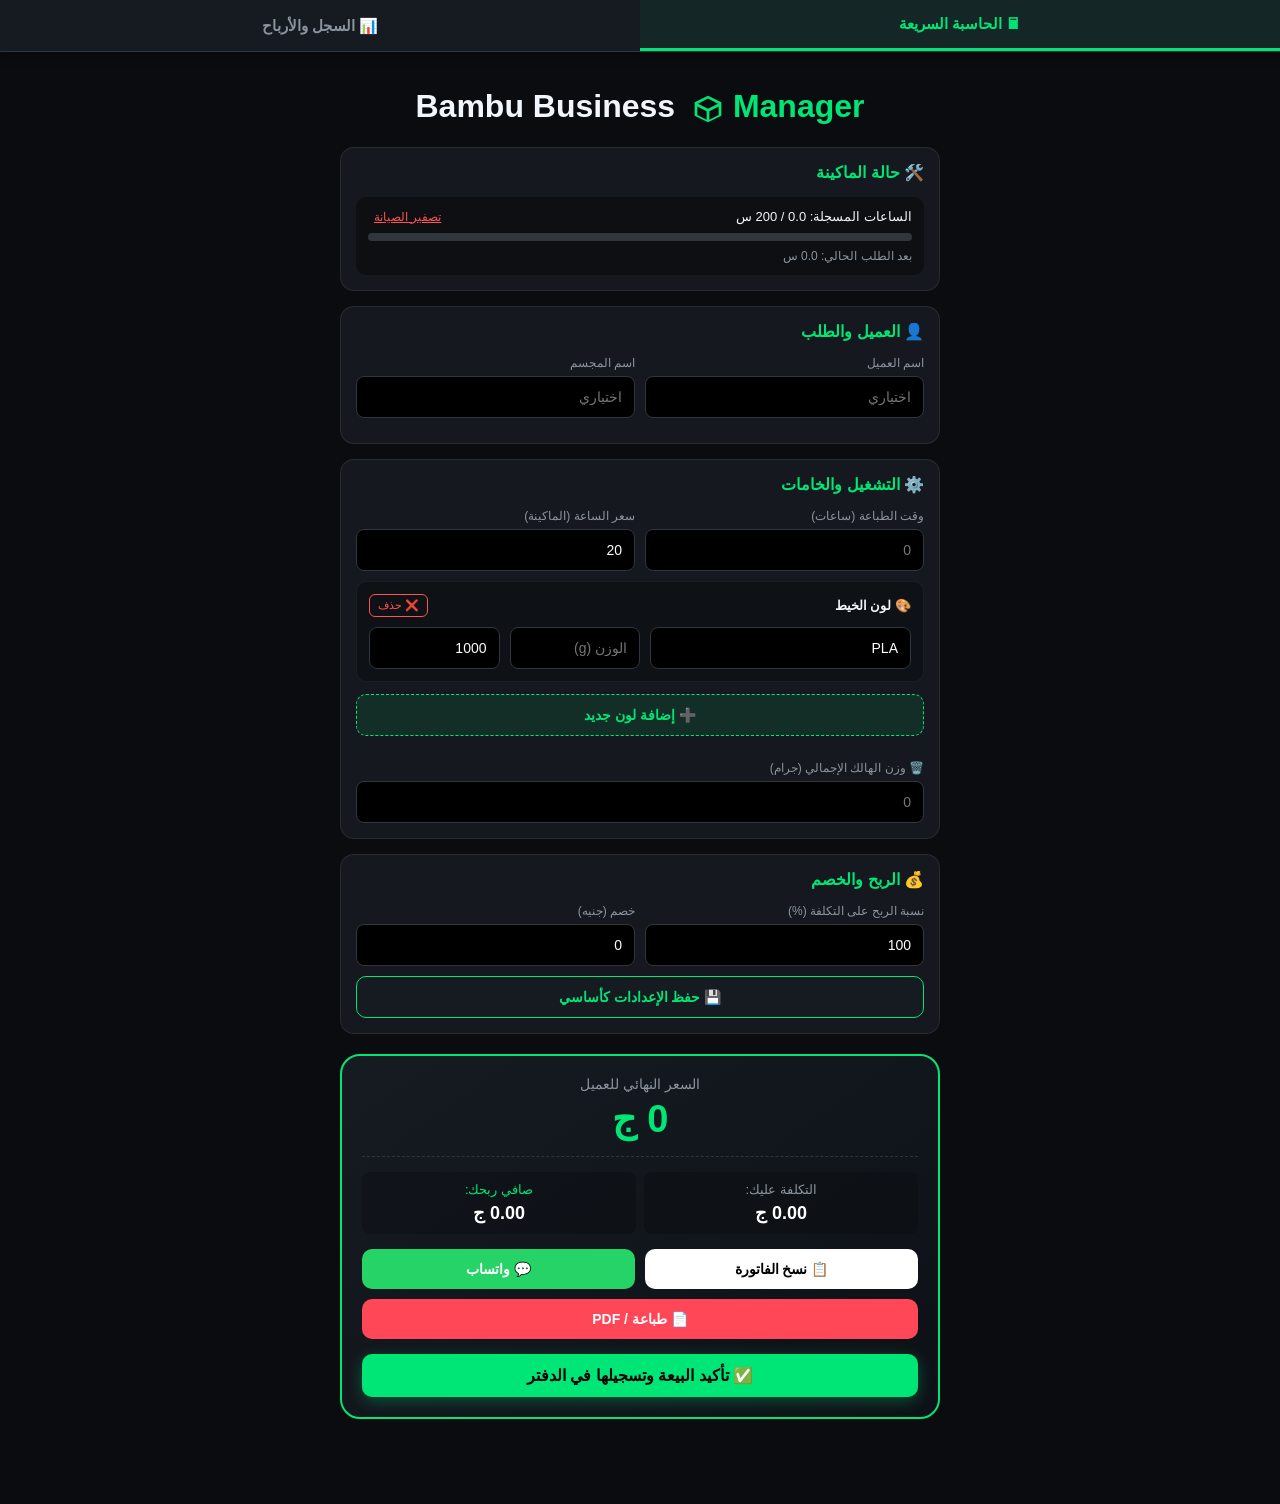
==== index.html @ 45015bf6 "Create index.html" ====
<!DOCTYPE html>
<html lang="ar" dir="rtl">
<head>
    <meta charset="UTF-8">
    <meta name="viewport" content="width=device-width, initial-scale=1.0, maximum-scale=1.0, user-scalable=no">
    <title>Bambu Business Manager v7.0</title>
    <style>
        :root {
            --bg-dark: #0a0c10;
            --card-bg: rgba(23, 27, 34, 0.9);
            --primary: #00E676;
            --secondary: #2979FF;
            --danger: #ff5252;
            --warning: #ffeb3b;
            --text-light: #f0f6fc;
            --text-muted: #8b949e;
            --border-radius: 14px;
        }
        body { font-family: 'Segoe UI', Tahoma, Geneva, Verdana, sans-serif; background-color: var(--bg-dark); color: var(--text-light); margin: 0; padding-bottom: 70px; }
        .container { max-width: 600px; margin: 0 auto; padding: 15px; }
        .icon-3d-printer { width: 32px; height: 32px; fill: var(--primary); vertical-align: middle; margin-left: 8px; }
        .tab-bar { display: flex; background: #161b22; position: sticky; top: 0; z-index: 100; border-bottom: 1px solid #30363d; box-shadow: 0 4px 10px rgba(0,0,0,0.3); }
        .tab-btn { flex: 1; padding: 15px; border: none; background: none; color: var(--text-muted); font-weight: bold; cursor: pointer; transition: 0.3s; font-size: 15px; }
        .tab-btn.active { color: var(--primary); border-bottom: 3px solid var(--primary); background: rgba(0, 230, 118, 0.05); }
        .page { display: none; }
        .page.active { display: block; animation: fadeIn 0.3s ease; }
        @keyframes fadeIn { from { opacity: 0; transform: translateY(5px); } to { opacity: 1; transform: translateY(0); } }
        .section { background: var(--card-bg); border: 1px solid rgba(255, 255, 255, 0.08); border-radius: var(--border-radius); padding: 15px; margin-bottom: 15px; }
        .section-title { font-size: 16px; color: var(--primary); margin: 0 0 15px 0; display: flex; align-items: center; gap: 8px; }
        .input-row { display: flex; gap: 10px; margin-bottom: 10px; }
        .input-group { flex: 1; }
        label { display: block; font-size: 12px; color: var(--text-muted); margin-bottom: 6px; }
        input { width: 100%; background: #000; border: 1px solid #30363d; color: #fff; padding: 12px; border-radius: 8px; font-size: 14px; outline: none; box-sizing: border-box; transition: 0.3s; }
        input:focus { border-color: var(--primary); box-shadow: 0 0 0 2px rgba(0, 230, 118, 0.1); }
        .filament-row { background: rgba(0,0,0,0.3); padding: 12px; border-radius: 10px; margin-bottom: 12px; border: 1px solid rgba(255,255,255,0.05); }
        .filament-header { display: flex; justify-content: space-between; align-items: center; margin-bottom: 10px; }
        .btn-remove { background: transparent; color: var(--danger); border: 1px solid var(--danger); border-radius: 6px; font-size: 11px; padding: 4px 8px; cursor: pointer; }
        .btn-add-color { background: rgba(0, 230, 118, 0.1); color: var(--primary); border: 1px dashed var(--primary); width: 100%; padding: 12px; border-radius: 10px; cursor: pointer; font-weight: bold; margin-bottom: 10px; font-size: 14px; }
        .stats-grid { display: grid; grid-template-columns: 1fr 1fr; gap: 12px; margin-bottom: 20px; }
        .stat-card { background: #161b22; padding: 15px; border-radius: 12px; border-right: 4px solid var(--primary); box-shadow: 0 4px 6px rgba(0,0,0,0.2); }
        .stat-card h3 { font-size: 13px; color: var(--text-muted); margin: 0; }
        .stat-card p { font-size: 22px; font-weight: bold; margin: 8px 0 0 0; color: #fff; }
        .result-card { background: linear-gradient(145deg, #161b22, #0d1117); border: 2px solid var(--primary); border-radius: 20px; padding: 20px; text-align: center; margin-top: 20px; }
        .price-value { font-size: 38px; font-weight: 800; color: var(--primary); margin: 5px 0; }
        .details-box { display: grid; grid-template-columns: 1fr 1fr; gap: 8px; margin-top: 15px; padding-top: 15px; border-top: 1px dashed #30363d; font-size: 13px; }
        .detail-item { background: rgba(0,0,0,0.2); padding: 10px; border-radius: 8px; text-align: center; }
        .detail-item span { display: block; color: #fff; font-weight: bold; font-size: 18px; margin-top: 5px; }
        .btn-grid { display: grid; grid-template-columns: 1fr 1fr; gap: 10px; margin-top: 15px; }
        .btn { border: none; padding: 12px; border-radius: 10px; font-weight: bold; cursor: pointer; display: flex; align-items: center; justify-content: center; gap: 6px; font-size: 14px; transition: 0.2s; }
        .btn:active { transform: scale(0.97); }
        .btn-save { background: #161b22; color: var(--primary); border: 1px solid var(--primary); width: 100%; margin-top: 10px; }
        .btn-copy { background: #fff; color: #000; }
        .btn-whatsapp { background: #25D366; color: white; }
        .btn-pdf { background: #ff4757; color: white; grid-column: span 2; }
        .btn-confirm { background: var(--primary); color: #000; width: 100%; margin-top: 15px; font-size: 16px; box-shadow: 0 4px 15px rgba(0, 230, 118, 0.3); }
        .btn-export { background: var(--secondary); color: #fff; width: 100%; margin-top: 15px; }
        table { width: 100%; border-collapse: collapse; font-size: 13px; margin-top: 10px; background: #161b22; border-radius: 10px; overflow: hidden; }
        th { text-align: right; color: var(--text-muted); padding: 12px; border-bottom: 2px solid #30363d; background: rgba(0,0,0,0.2); }
        td { padding: 12px; border-bottom: 1px solid #30363d; }
        .btn-del { background: rgba(255, 82, 82, 0.1); border: 1px solid var(--danger); color: var(--danger); cursor: pointer; padding: 6px 10px; border-radius: 6px; }
        .maint-box { background: rgba(0,0,0,0.4); padding: 12px; border-radius: 10px; }
        .maint-bar-bg { width: 100%; height: 8px; background: #30363d; border-radius: 4px; overflow: hidden; margin: 8px 0; }
        .maint-bar-fill { height: 100%; background: var(--primary); width: 0%; transition: width 0.5s ease; }
        .maint-preview { color: var(--text-muted); font-size: 12px; margin-top: 6px; }
        #pdf-template { display: none; }
        @media print {
            body { background: #fff; color: #000; padding: 0; margin: 0; }
            .tab-bar, .container { display: none !important; }
            #pdf-template { display: block !important; padding: 20px; }
            .print-table { width: 100%; border-collapse: collapse; margin-top: 20px; font-size: 16px; }
            .print-table th, .print-table td { border: 1px solid #000; padding: 12px; text-align: right; }
            .print-table th { background-color: #f2f2f2 !important; -webkit-print-color-adjust: exact; }
            .print-header { text-align: center; border-bottom: 2px solid #00E676; padding-bottom: 10px; margin-bottom: 20px; }
        }
    </style>
</head>
<body>

<div class="tab-bar">
    <button class="tab-btn active" onclick="showPage('calc-page', this)">🖩 الحاسبة السريعة</button>
    <button class="tab-btn" onclick="showPage('sales-page', this); loadSales();">📊 السجل والأرباح</button>
</div>

<div class="container">
    <div class="header" style="text-align: center; margin: 15px 0;">
        <h1>Bambu Business <span style="color:var(--primary)">
            <svg class="icon-3d-printer" viewBox="0 0 24 24"><path d="M12,2L2,7V17L12,22L22,17V7L12,2ZM12,4.2L19.5,8L12,11.8L4.5,8L12,4.2ZM4,10.1L11,13.6V20L4,16.5V10.1ZM13,20V13.6L20,10.1V16.5L13,20Z"/></svg>
        Manager</span></h1>
    </div>

    <div id="calc-page" class="page active">
        <div class="section">
            <h2 class="section-title">🛠️ حالة الماكينة</h2>
            <div class="maint-box">
                <div style="display: flex; justify-content: space-between; font-size: 13px;">
                    <span>الساعات المسجلة: <span id="maintHours">0</span> / 200 س</span>
                    <button onclick="resetMaint()" style="background:none; border:none; color:var(--danger); text-decoration:underline; font-size:12px; cursor:pointer;">تصفير الصيانة</button>
                </div>
                <div class="maint-bar-bg"><div class="maint-bar-fill" id="maintBar"></div></div>
                <div class="maint-preview" id="maintPreview">بعد الطلب الحالي: 0.0 س</div>
            </div>
        </div>

        <div class="section">
            <h2 class="section-title">👤 العميل والطلب</h2>
            <div class="input-row">
                <div class="input-group">
                    <label>اسم العميل</label>
                    <input type="text" id="cName" placeholder="اختياري" maxlength="100">
                </div>
                <div class="input-group">
                    <label>اسم المجسم</label>
                    <input type="text" id="mName" placeholder="اختياري" maxlength="100">
                </div>
            </div>
        </div>

        <div class="section">
            <h2 class="section-title">⚙️ التشغيل والخامات</h2>
            <div class="input-row">
                <div class="input-group">
                    <label>وقت الطباعة (ساعات)</label>
                    <input type="number" id="pTime" class="calc-trigger" placeholder="0" min="0" step="0.1">
                </div>
                <div class="input-group">
                    <label>سعر الساعة (الماكينة)</label>
                    <input type="number" id="hRate" class="calc-trigger" value="20" min="0" step="0.01">
                </div>
            </div>

            <datalist id="filamentTypes">
                <option value="PLA"><option value="PLA Silk"><option value="PLA Matte"><option value="PETG"><option value="TPU"><option value="ABS">
            </datalist>

            <div id="filaments-container"></div>
            <button onclick="addFil()" class="btn-add-color">➕ إضافة لون جديد</button>

            <div class="input-group" style="margin-top:15px;">
                <label>🗑️ وزن الهالك الإجمالي (جرام)</label>
                <input type="number" id="waste" class="calc-trigger" placeholder="0" min="0" step="0.1">
            </div>
        </div>

        <div class="section">
            <h2 class="section-title">💰 الربح والخصم</h2>
            <div class="input-row">
                <div class="input-group">
                    <label>نسبة الربح على التكلفة (%)</label>
                    <input type="number" id="prof" class="calc-trigger" value="100" min="0" step="0.01">
                </div>
                <div class="input-group">
                    <label>خصم (جنيه)</label>
                    <input type="number" id="disc" class="calc-trigger" value="0" min="0" step="0.01">
                </div>
            </div>
            <button onclick="saveDefaults()" class="btn btn-save">💾 حفظ الإعدادات كأساسي</button>
        </div>

        <div class="result-card">
            <div style="font-size:14px; color:var(--text-muted);">السعر النهائي للعميل</div>
            <div class="price-value"><span id="finalP">0</span> ج</div>
            <div class="details-box">
                <div class="detail-item" style="color: var(--text-muted);">التكلفة عليك:<span id="actualC">0 ج</span></div>
                <div class="detail-item" style="color: var(--primary);">صافي ربحك:<span id="netP">0 ج</span></div>
            </div>
            <div class="btn-grid">
                <button class="btn btn-copy" onclick="copyInvoiceText()">📋 نسخ الفاتورة</button>
                <button class="btn btn-whatsapp" onclick="shareWA()">💬 واتساب</button>
                <button class="btn btn-pdf" onclick="generatePDFNative()">📄 طباعة / PDF</button>
            </div>
            <button onclick="confirmSale()" class="btn btn-confirm">✅ تأكيد البيعة وتسجيلها في الدفتر</button>
        </div>
    </div>

    <div id="sales-page" class="page">
        <div class="stats-grid">
            <div class="stat-card"><h3>💰 إجمالي المبيعات</h3><p id="statSales">0 ج</p></div>
            <div class="stat-card"><h3>⏳ ساعات العمل</h3><p id="statHours">0 س</p></div>
            <div class="stat-card"><h3>🧵 استهلاك خامات</h3><p id="statWeight">0 كجم</p></div>
            <div class="stat-card"><h3>🗑️ إجمالي الهالك</h3><p id="statWaste">0 جرام</p></div>
        </div>

        <div class="section">
            <h2 class="section-title">📋 سجل المبيعات (الدفتر)</h2>
            <div style="overflow-x:auto;">
                <table>
                    <thead>
                        <tr>
                            <th>التاريخ</th>
                            <th>العميل والمجسم</th>
                            <th>الربح</th>
                            <th style="text-align: center;">حذف</th>
                        </tr>
                    </thead>
                    <tbody id="salesTable"></tbody>
                </table>
            </div>
            <button onclick="exportCSV()" class="btn btn-export">📥 تصدير السجل لملف إكسيل (Excel)</button>
        </div>
    </div>
</div>

<div id="pdf-template" dir="rtl">
    <div class="print-header">
        <h1 style="margin: 0; color: #1a1a1a;">فاتورة طلب طباعة 3D <svg class="icon-3d-printer" viewBox="0 0 24 24"><path d="M12,2C10.89,2 10,2.89 10,4C10,5.11 10.89,6 12,6C13.11,6 14,5.11 14,4C14,2.89 13.11,2 12,2M16,8C15.45,8 15,8.45 15,9V11H13V9C13,8.45 12.55,8 12,8H10C9.45,8 9,8.45 9,9V11H7V9C7,8.45 6.55,8 6,8C5.45,8 5,8.45 5,9V13A2,2 0 0,0 7,15V19A2,2 0 0,0 9,21V22H15V21A2,2 0 0,0 17,19V15A2,2 0 0,0 19,13V9C19,8.45 18.55,8 18,8C17.45,8 17,8.45 17,9V11H16V8M7,13V15H9V19H15V15H17V13H7Z" /></svg></h1>
        <p style="color: #666; margin-top: 5px;">Bambu Lab Services</p>
    </div>
    <div style="margin-bottom: 20px; line-height: 1.8; font-size: 16px;">
        <p><strong>التاريخ:</strong> <span id="pdf-date"></span></p>
        <p><strong>اسم العميل:</strong> <span id="pdf-client"></span></p>
        <p><strong>وصف المجسم:</strong> <span id="pdf-model"></span></p>
    </div>
    <table class="print-table">
        <tr><th>البيان</th><th style="width: 150px; text-align: center;">المبلغ</th></tr>
        <tr><td>إجمالي السعر للطباعة والخامات</td><td style="text-align: center;"><span id="pdf-total"></span> ج.م</td></tr>
        <tr id="pdf-discount-row" style="display: none;"><td style="color: red;">قيمة الخصم</td><td style="text-align: center; color: red;">- <span id="pdf-disc-val"></span> ج.م</td></tr>
        <tr><th style="font-size: 20px; text-align: right;">الإجمالي النهائي المستحق</th><th style="font-size: 20px; text-align: center; color: #00E676; -webkit-print-color-adjust: exact;"><span id="pdf-final"></span> ج.م</th></tr>
    </table>
</div>

<script>
    const STORAGE_KEYS = {
        sales: 'bambu_sales',
        maintenance: 'bambu_maint',
        defaultRate: 'def_rate',
        defaultFilaments: 'def_fils'
    };

    let sales = safeJSONParse(localStorage.getItem(STORAGE_KEYS.sales), []);

    function safeJSONParse(value, fallback) {
        try { return JSON.parse(value) ?? fallback; } catch { return fallback; }
    }

    function sanitizeNumber(value, min = 0) {
        const parsed = parseFloat(value);
        if (!Number.isFinite(parsed)) return min;
        return Math.max(min, parsed);
    }

    function getText(id) {
        return document.getElementById(id).value.trim();
    }

    function computeOrder() {
        const time = sanitizeNumber(document.getElementById('pTime').value);
        const rate = sanitizeNumber(document.getElementById('hRate').value);
        const wasteW = sanitizeNumber(document.getElementById('waste').value);
        const profit = sanitizeNumber(document.getElementById('prof').value);
        let discount = sanitizeNumber(document.getElementById('disc').value);

        let filamentCost = 0;
        let totalWeight = 0;

        document.querySelectorAll('.filament-row').forEach(row => {
            const weight = sanitizeNumber(row.querySelector('.f-w').value);
            const pricePerKg = sanitizeNumber(row.querySelector('.f-p').value);
            filamentCost += weight * (pricePerKg / 1000);
            totalWeight += weight;
        });

        const wasteCost = wasteW * (totalWeight > 0 ? filamentCost / totalWeight : 0);
        const totalCost = (time * rate) + filamentCost + wasteCost;
        discount = Math.min(discount, totalCost * (1 + profit / 100));

        let finalPrice = (totalCost * (1 + profit / 100)) - discount;
        finalPrice = Math.ceil(finalPrice / 5) * 5;
        if (finalPrice < 0) finalPrice = 0;

        return {
            time,
            rate,
            totalWeight,
            wasteW,
            wasteCost,
            totalCost,
            profit,
            discount,
            finalPrice,
            netProfit: finalPrice - totalCost
        };
    }

    function calculate() {
        const order = computeOrder();
        document.getElementById('finalP').innerText = order.finalPrice.toFixed(0);
        document.getElementById('actualC').innerText = order.totalCost.toFixed(2) + ' ج';
        document.getElementById('netP').innerText = order.netProfit.toFixed(2) + ' ج';
        updateMaintUI(order.time);
    }

    function showPage(id, btn) {
        document.querySelectorAll('.page').forEach(p => p.classList.remove('active'));
        document.querySelectorAll('.tab-btn').forEach(b => b.classList.remove('active'));
        document.getElementById(id).classList.add('active');
        if (btn) btn.classList.add('active');
    }

    function addFil(type = '', weight = '', price = '') {
        const div = document.createElement('div');
        div.className = 'filament-row';
        div.innerHTML = `
            <div class="filament-header">
                <span style="font-size:13px; font-weight:bold; color:var(--text-light)">🎨 لون الخيط</span>
                <button class="btn-remove" type="button">❌ حذف</button>
            </div>
            <div class="input-row" style="margin-bottom:0;">
                <div class="input-group" style="flex: 2;">
                    <input type="text" class="f-t" list="filamentTypes" placeholder="النوع (PLA...)" maxlength="50">
                </div>
                <div class="input-group">
                    <input type="number" class="f-w calc-trigger" placeholder="الوزن (g)" min="0" step="0.1">
                </div>
                <div class="input-group">
                    <input type="number" class="f-p calc-trigger" placeholder="السعر / كجم" min="0" step="0.01">
                </div>
            </div>
        `;

        div.querySelector('.f-t').value = type;
        div.querySelector('.f-w').value = weight;
        div.querySelector('.f-p').value = price;

        div.querySelector('.btn-remove').addEventListener('click', () => {
            div.remove();
            calculate();
        });

        document.getElementById('filaments-container').appendChild(div);
        bindAutoCalc();
    }

    function bindAutoCalc() {
        document.querySelectorAll('.calc-trigger').forEach(input => {
            input.removeEventListener('input', calculate);
            input.addEventListener('input', calculate);
        });
    }

    function updateMaintUI(currentOrderHours = 0) {
        const savedH = sanitizeNumber(localStorage.getItem(STORAGE_KEYS.maintenance));
        document.getElementById('maintHours').innerText = savedH.toFixed(1);
        document.getElementById('maintPreview').innerText = `بعد الطلب الحالي: ${(savedH + currentOrderHours).toFixed(1)} س`;
        const bar = document.getElementById('maintBar');
        bar.style.width = Math.min((savedH / 200) * 100, 100) + '%';
        bar.style.background = savedH >= 200 ? 'var(--danger)' : savedH >= 150 ? 'var(--warning)' : 'var(--primary)';
    }

    function resetMaint() {
        if (confirm('هل متأكد أنك قمت بصيانة الماكينة؟')) {
            localStorage.setItem(STORAGE_KEYS.maintenance, '0');
            updateMaintUI(sanitizeNumber(document.getElementById('pTime').value));
        }
    }

    function confirmSale() {
        const order = computeOrder();
        if (order.finalPrice <= 0) {
            alert('الرجاء إدخال بيانات الطلب لحساب السعر أولاً!');
            return;
        }

        const entry = {
            id: Date.now(),
            date: new Date().toLocaleDateString('ar-EG'),
            client: getText('cName') || 'عميل',
            model: getText('mName') || 'مجسم',
            sale: order.finalPrice,
            profit: order.netProfit,
            hours: order.time,
            weight: order.totalWeight,
            waste: order.wasteW
        };

        sales.unshift(entry);
        localStorage.setItem(STORAGE_KEYS.sales, JSON.stringify(sales));

        const currentH = sanitizeNumber(localStorage.getItem(STORAGE_KEYS.maintenance));
        localStorage.setItem(STORAGE_KEYS.maintenance, String(currentH + entry.hours));

        alert('✅ تمت إضافة البيعة إلى السجل بنجاح!');
        resetCurrentOrder();
        loadSales();
    }

    function loadSales() {
        const table = document.getElementById('salesTable');
        table.innerHTML = '';
        let totalSales = 0, totalHours = 0, totalWeight = 0, totalWaste = 0;

        sales.forEach(sale => {
            totalSales += sanitizeNumber(sale.sale);
            totalHours += sanitizeNumber(sale.hours);
            totalWeight += sanitizeNumber(sale.weight);
            totalWaste += sanitizeNumber(sale.waste);

            const row = document.createElement('tr');

            const dateTd = document.createElement('td');
            dateTd.textContent = sale.date;

            const clientTd = document.createElement('td');
            const strong = document.createElement('strong');
            strong.textContent = sale.client;
            const modelSpan = document.createElement('span');
            modelSpan.style.color = 'var(--text-muted)';
            modelSpan.style.fontSize = '11px';
            modelSpan.textContent = sale.model;
            clientTd.appendChild(strong);
            clientTd.appendChild(document.createElement('br'));
            clientTd.appendChild(modelSpan);

            const profitTd = document.createElement('td');
            profitTd.style.color = 'var(--primary)';
            profitTd.style.fontWeight = 'bold';
            profitTd.textContent = `+${sanitizeNumber(sale.profit).toFixed(0)} ج`;

            const deleteTd = document.createElement('td');
            deleteTd.style.textAlign = 'center';
            const btn = document.createElement('button');
            btn.className = 'btn-del';
            btn.textContent = 'مسح';
            btn.addEventListener('click', () => delSale(sale.id));
            deleteTd.appendChild(btn);

            row.append(dateTd, clientTd, profitTd, deleteTd);
            table.appendChild(row);
        });

        document.getElementById('statSales').innerText = totalSales.toFixed(0) + ' ج';
        document.getElementById('statHours').innerText = totalHours.toFixed(1) + ' س';
        document.getElementById('statWeight').innerText = (totalWeight / 1000).toFixed(2) + ' كجم';
        document.getElementById('statWaste').innerText = totalWaste.toFixed(0) + ' جرام';
    }

    function delSale(id) {
        if (confirm('هل أنت متأكد من مسح هذه البيعة من السجل؟')) {
            sales = sales.filter(s => s.id !== id);
            localStorage.setItem(STORAGE_KEYS.sales, JSON.stringify(sales));
            loadSales();
        }
    }

    function csvEscape(value) {
        return `"${String(value ?? '').replace(/"/g, '""')}"`;
    }

    function exportCSV() {
        if (sales.length === 0) {
            alert('السجل فارغ!');
            return;
        }
        let csv = 'التاريخ,اسم العميل,المجسم,سعر البيع,الربح الصافي,ساعات الطباعة,وزن المجسم(جرام),الهالك(جرام)\n';
        sales.forEach(s => {
            csv += [
                csvEscape(s.date),
                csvEscape(s.client),
                csvEscape(s.model),
                csvEscape(s.sale),
                csvEscape(s.profit),
                csvEscape(s.hours),
                csvEscape(s.weight),
                csvEscape(s.waste)
            ].join(',') + '\n';
        });

        const blob = new Blob(['\ufeff' + csv], { type: 'text/csv;charset=utf-8;' });
        const link = document.createElement('a');
        link.href = URL.createObjectURL(blob);
        link.download = 'سجل_مبيعات_الطباعة.csv';
        link.click();
        URL.revokeObjectURL(link.href);
    }

    function resetCurrentOrder() {
        document.getElementById('pTime').value = '';
        document.getElementById('waste').value = '';
        document.getElementById('cName').value = '';
        document.getElementById('mName').value = '';
        document.getElementById('disc').value = '0';
        document.querySelectorAll('.f-w').forEach(i => i.value = '');
        calculate();
    }

    function saveDefaults() {
        localStorage.setItem(STORAGE_KEYS.defaultRate, document.getElementById('hRate').value || '0');
        const filaments = [];
        document.querySelectorAll('.filament-row').forEach(row => {
            filaments.push({
                t: row.querySelector('.f-t').value.trim(),
                p: sanitizeNumber(row.querySelector('.f-p').value)
            });
        });
        localStorage.setItem(STORAGE_KEYS.defaultFilaments, JSON.stringify(filaments));
        alert('✅ تم حفظ أسعارك وإعداداتك بنجاح!');
    }

    function buildInvoiceText() {
        const client = getText('cName');
        const model = getText('mName');
        const finalPrice = document.getElementById('finalP').innerText;
        const discount = sanitizeNumber(document.getElementById('disc').value);

        let text = 'مرحباً بك! ✨\n';
        if (client) text += `عزيزي ${client}،\n`;
        text += model ? `تفاصيل تسعير طلب الطباعة (3D) الخاص بك (${model}):\n` : 'تفاصيل تسعير طلب الطباعة (3D) الخاص بك:\n';
        text += '------------------------\n';
        text += `إجمالي السعر النهائي: ${finalPrice} جنيه\n`;
        if (discount > 0) text += `(تم تطبيق خصم بقيمة ${discount} ج 🎉)\n`;
        text += '------------------------\n';
        text += 'مدة التنفيذ والشحن سيتم تحديدها لاحقاً.\n';
        text += 'شكراً لاختياركم خدماتنا! 🤍';
        return text;
    }

    async function copyInvoiceText() {
        const text = buildInvoiceText();
        try {
            if (navigator.clipboard && window.isSecureContext) {
                await navigator.clipboard.writeText(text);
            } else {
                const dummy = document.createElement('textarea');
                dummy.value = text;
                document.body.appendChild(dummy);
                dummy.select();
                document.execCommand('copy');
                document.body.removeChild(dummy);
            }
            alert('✅ تم نسخ الفاتورة كاملة!');
        } catch {
            alert('فشل النسخ. حاول مرة أخرى.');
        }
    }

    function shareWA() {
        const text = buildInvoiceText();
        window.open(`https://wa.me/?text=${encodeURIComponent(text)}`, '_blank');
    }

    function generatePDFNative() {
        document.getElementById('pdf-date').innerText = new Date().toLocaleDateString('ar-EG');
        document.getElementById('pdf-client').innerText = getText('cName') || 'عميل';
        document.getElementById('pdf-model').innerText = getText('mName') || 'مجسم ثلاثي الأبعاد';
        const final = sanitizeNumber(document.getElementById('finalP').innerText);
        const discount = sanitizeNumber(document.getElementById('disc').value);

        document.getElementById('pdf-total').innerText = (final + discount).toFixed(0);
        document.getElementById('pdf-final').innerText = final.toFixed(0);

        if (discount > 0) {
            document.getElementById('pdf-discount-row').style.display = 'table-row';
            document.getElementById('pdf-disc-val').innerText = discount.toFixed(0);
        } else {
            document.getElementById('pdf-discount-row').style.display = 'none';
        }
        window.print();
    }

    window.onload = () => {
        const rate = localStorage.getItem(STORAGE_KEYS.defaultRate);
        if (rate !== null) document.getElementById('hRate').value = rate;

        const filaments = safeJSONParse(localStorage.getItem(STORAGE_KEYS.defaultFilaments), []);
        if (filaments.length > 0) {
            filaments.forEach(f => addFil(f.t, '', f.p));
        } else {
            addFil('PLA', '', '1000');
        }

        bindAutoCalc();
        calculate();
        loadSales();
    };
</script>
</body>
</html>
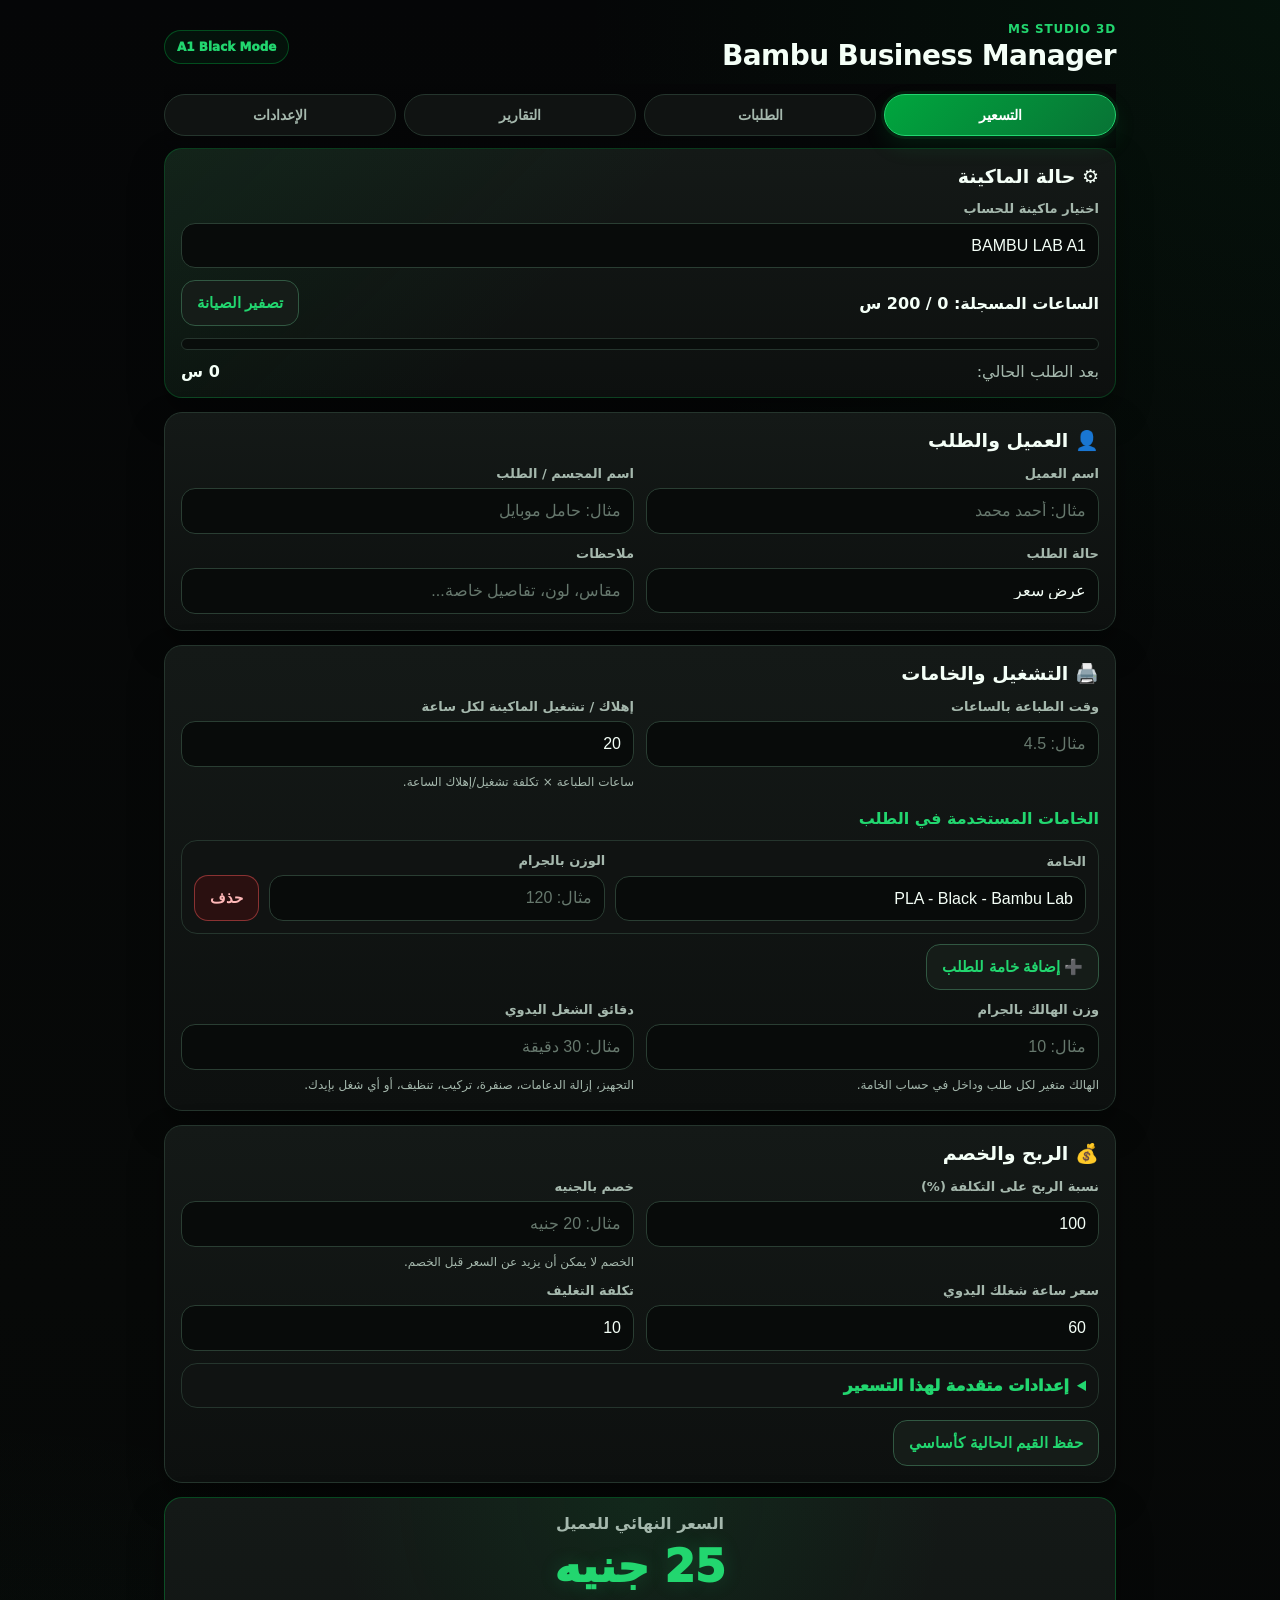
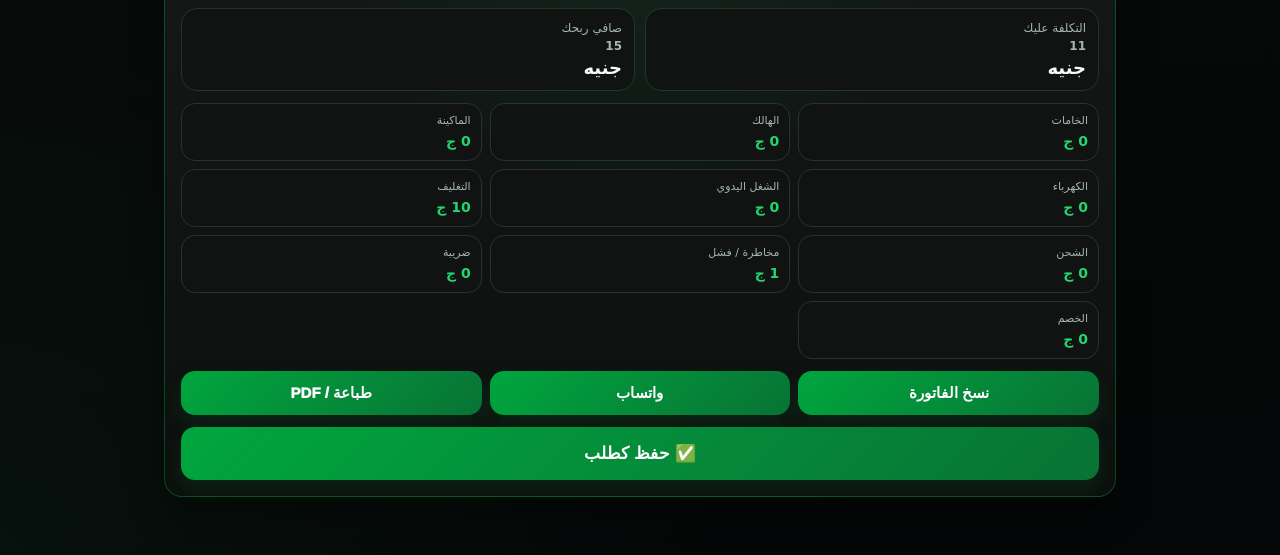
==== commit 12c64da8: "Add files via upload" ====
--- a/index.html
+++ b/index.html
@@ -2,575 +2,16 @@
 <html lang="ar" dir="rtl">
 <head>
     <meta charset="UTF-8">
-    <meta name="viewport" content="width=device-width, initial-scale=1.0, maximum-scale=1.0, user-scalable=no">
-    <title>Bambu Business Manager v7.0</title>
+    <meta name="viewport" content="width=device-width, initial-scale=1.0">
+    <meta http-equiv="refresh" content="0; url=app/src/main/assets/index.html">
+    <title>Bambu Manager</title>
     <style>
-        :root {
-            --bg-dark: #0a0c10;
-            --card-bg: rgba(23, 27, 34, 0.9);
-            --primary: #00E676;
-            --secondary: #2979FF;
-            --danger: #ff5252;
-            --warning: #ffeb3b;
-            --text-light: #f0f6fc;
-            --text-muted: #8b949e;
-            --border-radius: 14px;
-        }
-        body { font-family: 'Segoe UI', Tahoma, Geneva, Verdana, sans-serif; background-color: var(--bg-dark); color: var(--text-light); margin: 0; padding-bottom: 70px; }
-        .container { max-width: 600px; margin: 0 auto; padding: 15px; }
-        .icon-3d-printer { width: 32px; height: 32px; fill: var(--primary); vertical-align: middle; margin-left: 8px; }
-        .tab-bar { display: flex; background: #161b22; position: sticky; top: 0; z-index: 100; border-bottom: 1px solid #30363d; box-shadow: 0 4px 10px rgba(0,0,0,0.3); }
-        .tab-btn { flex: 1; padding: 15px; border: none; background: none; color: var(--text-muted); font-weight: bold; cursor: pointer; transition: 0.3s; font-size: 15px; }
-        .tab-btn.active { color: var(--primary); border-bottom: 3px solid var(--primary); background: rgba(0, 230, 118, 0.05); }
-        .page { display: none; }
-        .page.active { display: block; animation: fadeIn 0.3s ease; }
-        @keyframes fadeIn { from { opacity: 0; transform: translateY(5px); } to { opacity: 1; transform: translateY(0); } }
-        .section { background: var(--card-bg); border: 1px solid rgba(255, 255, 255, 0.08); border-radius: var(--border-radius); padding: 15px; margin-bottom: 15px; }
-        .section-title { font-size: 16px; color: var(--primary); margin: 0 0 15px 0; display: flex; align-items: center; gap: 8px; }
-        .input-row { display: flex; gap: 10px; margin-bottom: 10px; }
-        .input-group { flex: 1; }
-        label { display: block; font-size: 12px; color: var(--text-muted); margin-bottom: 6px; }
-        input { width: 100%; background: #000; border: 1px solid #30363d; color: #fff; padding: 12px; border-radius: 8px; font-size: 14px; outline: none; box-sizing: border-box; transition: 0.3s; }
-        input:focus { border-color: var(--primary); box-shadow: 0 0 0 2px rgba(0, 230, 118, 0.1); }
-        .filament-row { background: rgba(0,0,0,0.3); padding: 12px; border-radius: 10px; margin-bottom: 12px; border: 1px solid rgba(255,255,255,0.05); }
-        .filament-header { display: flex; justify-content: space-between; align-items: center; margin-bottom: 10px; }
-        .btn-remove { background: transparent; color: var(--danger); border: 1px solid var(--danger); border-radius: 6px; font-size: 11px; padding: 4px 8px; cursor: pointer; }
-        .btn-add-color { background: rgba(0, 230, 118, 0.1); color: var(--primary); border: 1px dashed var(--primary); width: 100%; padding: 12px; border-radius: 10px; cursor: pointer; font-weight: bold; margin-bottom: 10px; font-size: 14px; }
-        .stats-grid { display: grid; grid-template-columns: 1fr 1fr; gap: 12px; margin-bottom: 20px; }
-        .stat-card { background: #161b22; padding: 15px; border-radius: 12px; border-right: 4px solid var(--primary); box-shadow: 0 4px 6px rgba(0,0,0,0.2); }
-        .stat-card h3 { font-size: 13px; color: var(--text-muted); margin: 0; }
-        .stat-card p { font-size: 22px; font-weight: bold; margin: 8px 0 0 0; color: #fff; }
-        .result-card { background: linear-gradient(145deg, #161b22, #0d1117); border: 2px solid var(--primary); border-radius: 20px; padding: 20px; text-align: center; margin-top: 20px; }
-        .price-value { font-size: 38px; font-weight: 800; color: var(--primary); margin: 5px 0; }
-        .details-box { display: grid; grid-template-columns: 1fr 1fr; gap: 8px; margin-top: 15px; padding-top: 15px; border-top: 1px dashed #30363d; font-size: 13px; }
-        .detail-item { background: rgba(0,0,0,0.2); padding: 10px; border-radius: 8px; text-align: center; }
-        .detail-item span { display: block; color: #fff; font-weight: bold; font-size: 18px; margin-top: 5px; }
-        .btn-grid { display: grid; grid-template-columns: 1fr 1fr; gap: 10px; margin-top: 15px; }
-        .btn { border: none; padding: 12px; border-radius: 10px; font-weight: bold; cursor: pointer; display: flex; align-items: center; justify-content: center; gap: 6px; font-size: 14px; transition: 0.2s; }
-        .btn:active { transform: scale(0.97); }
-        .btn-save { background: #161b22; color: var(--primary); border: 1px solid var(--primary); width: 100%; margin-top: 10px; }
-        .btn-copy { background: #fff; color: #000; }
-        .btn-whatsapp { background: #25D366; color: white; }
-        .btn-pdf { background: #ff4757; color: white; grid-column: span 2; }
-        .btn-confirm { background: var(--primary); color: #000; width: 100%; margin-top: 15px; font-size: 16px; box-shadow: 0 4px 15px rgba(0, 230, 118, 0.3); }
-        .btn-export { background: var(--secondary); color: #fff; width: 100%; margin-top: 15px; }
-        table { width: 100%; border-collapse: collapse; font-size: 13px; margin-top: 10px; background: #161b22; border-radius: 10px; overflow: hidden; }
-        th { text-align: right; color: var(--text-muted); padding: 12px; border-bottom: 2px solid #30363d; background: rgba(0,0,0,0.2); }
-        td { padding: 12px; border-bottom: 1px solid #30363d; }
-        .btn-del { background: rgba(255, 82, 82, 0.1); border: 1px solid var(--danger); color: var(--danger); cursor: pointer; padding: 6px 10px; border-radius: 6px; }
-        .maint-box { background: rgba(0,0,0,0.4); padding: 12px; border-radius: 10px; }
-        .maint-bar-bg { width: 100%; height: 8px; background: #30363d; border-radius: 4px; overflow: hidden; margin: 8px 0; }
-        .maint-bar-fill { height: 100%; background: var(--primary); width: 0%; transition: width 0.5s ease; }
-        .maint-preview { color: var(--text-muted); font-size: 12px; margin-top: 6px; }
-        #pdf-template { display: none; }
-        @media print {
-            body { background: #fff; color: #000; padding: 0; margin: 0; }
-            .tab-bar, .container { display: none !important; }
-            #pdf-template { display: block !important; padding: 20px; }
-            .print-table { width: 100%; border-collapse: collapse; margin-top: 20px; font-size: 16px; }
-            .print-table th, .print-table td { border: 1px solid #000; padding: 12px; text-align: right; }
-            .print-table th { background-color: #f2f2f2 !important; -webkit-print-color-adjust: exact; }
-            .print-header { text-align: center; border-bottom: 2px solid #00E676; padding-bottom: 10px; margin-bottom: 20px; }
-        }
+        body { margin: 0; min-height: 100vh; display: grid; place-items: center; background: #050607; color: #f4fff7; font-family: Tahoma, Arial, sans-serif; }
+        a { color: #22d66f; }
     </style>
 </head>
 <body>
-
-<div class="tab-bar">
-    <button class="tab-btn active" onclick="showPage('calc-page', this)">🖩 الحاسبة السريعة</button>
-    <button class="tab-btn" onclick="showPage('sales-page', this); loadSales();">📊 السجل والأرباح</button>
-</div>
-
-<div class="container">
-    <div class="header" style="text-align: center; margin: 15px 0;">
-        <h1>Bambu Business <span style="color:var(--primary)">
-            <svg class="icon-3d-printer" viewBox="0 0 24 24"><path d="M12,2L2,7V17L12,22L22,17V7L12,2ZM12,4.2L19.5,8L12,11.8L4.5,8L12,4.2ZM4,10.1L11,13.6V20L4,16.5V10.1ZM13,20V13.6L20,10.1V16.5L13,20Z"/></svg>
-        Manager</span></h1>
-    </div>
-
-    <div id="calc-page" class="page active">
-        <div class="section">
-            <h2 class="section-title">🛠️ حالة الماكينة</h2>
-            <div class="maint-box">
-                <div style="display: flex; justify-content: space-between; font-size: 13px;">
-                    <span>الساعات المسجلة: <span id="maintHours">0</span> / 200 س</span>
-                    <button onclick="resetMaint()" style="background:none; border:none; color:var(--danger); text-decoration:underline; font-size:12px; cursor:pointer;">تصفير الصيانة</button>
-                </div>
-                <div class="maint-bar-bg"><div class="maint-bar-fill" id="maintBar"></div></div>
-                <div class="maint-preview" id="maintPreview">بعد الطلب الحالي: 0.0 س</div>
-            </div>
-        </div>
-
-        <div class="section">
-            <h2 class="section-title">👤 العميل والطلب</h2>
-            <div class="input-row">
-                <div class="input-group">
-                    <label>اسم العميل</label>
-                    <input type="text" id="cName" placeholder="اختياري" maxlength="100">
-                </div>
-                <div class="input-group">
-                    <label>اسم المجسم</label>
-                    <input type="text" id="mName" placeholder="اختياري" maxlength="100">
-                </div>
-            </div>
-        </div>
-
-        <div class="section">
-            <h2 class="section-title">⚙️ التشغيل والخامات</h2>
-            <div class="input-row">
-                <div class="input-group">
-                    <label>وقت الطباعة (ساعات)</label>
-                    <input type="number" id="pTime" class="calc-trigger" placeholder="0" min="0" step="0.1">
-                </div>
-                <div class="input-group">
-                    <label>سعر الساعة (الماكينة)</label>
-                    <input type="number" id="hRate" class="calc-trigger" value="20" min="0" step="0.01">
-                </div>
-            </div>
-
-            <datalist id="filamentTypes">
-                <option value="PLA"><option value="PLA Silk"><option value="PLA Matte"><option value="PETG"><option value="TPU"><option value="ABS">
-            </datalist>
-
-            <div id="filaments-container"></div>
-            <button onclick="addFil()" class="btn-add-color">➕ إضافة لون جديد</button>
-
-            <div class="input-group" style="margin-top:15px;">
-                <label>🗑️ وزن الهالك الإجمالي (جرام)</label>
-                <input type="number" id="waste" class="calc-trigger" placeholder="0" min="0" step="0.1">
-            </div>
-        </div>
-
-        <div class="section">
-            <h2 class="section-title">💰 الربح والخصم</h2>
-            <div class="input-row">
-                <div class="input-group">
-                    <label>نسبة الربح على التكلفة (%)</label>
-                    <input type="number" id="prof" class="calc-trigger" value="100" min="0" step="0.01">
-                </div>
-                <div class="input-group">
-                    <label>خصم (جنيه)</label>
-                    <input type="number" id="disc" class="calc-trigger" value="0" min="0" step="0.01">
-                </div>
-            </div>
-            <button onclick="saveDefaults()" class="btn btn-save">💾 حفظ الإعدادات كأساسي</button>
-        </div>
-
-        <div class="result-card">
-            <div style="font-size:14px; color:var(--text-muted);">السعر النهائي للعميل</div>
-            <div class="price-value"><span id="finalP">0</span> ج</div>
-            <div class="details-box">
-                <div class="detail-item" style="color: var(--text-muted);">التكلفة عليك:<span id="actualC">0 ج</span></div>
-                <div class="detail-item" style="color: var(--primary);">صافي ربحك:<span id="netP">0 ج</span></div>
-            </div>
-            <div class="btn-grid">
-                <button class="btn btn-copy" onclick="copyInvoiceText()">📋 نسخ الفاتورة</button>
-                <button class="btn btn-whatsapp" onclick="shareWA()">💬 واتساب</button>
-                <button class="btn btn-pdf" onclick="generatePDFNative()">📄 طباعة / PDF</button>
-            </div>
-            <button onclick="confirmSale()" class="btn btn-confirm">✅ تأكيد البيعة وتسجيلها في الدفتر</button>
-        </div>
-    </div>
-
-    <div id="sales-page" class="page">
-        <div class="stats-grid">
-            <div class="stat-card"><h3>💰 إجمالي المبيعات</h3><p id="statSales">0 ج</p></div>
-            <div class="stat-card"><h3>⏳ ساعات العمل</h3><p id="statHours">0 س</p></div>
-            <div class="stat-card"><h3>🧵 استهلاك خامات</h3><p id="statWeight">0 كجم</p></div>
-            <div class="stat-card"><h3>🗑️ إجمالي الهالك</h3><p id="statWaste">0 جرام</p></div>
-        </div>
-
-        <div class="section">
-            <h2 class="section-title">📋 سجل المبيعات (الدفتر)</h2>
-            <div style="overflow-x:auto;">
-                <table>
-                    <thead>
-                        <tr>
-                            <th>التاريخ</th>
-                            <th>العميل والمجسم</th>
-                            <th>الربح</th>
-                            <th style="text-align: center;">حذف</th>
-                        </tr>
-                    </thead>
-                    <tbody id="salesTable"></tbody>
-                </table>
-            </div>
-            <button onclick="exportCSV()" class="btn btn-export">📥 تصدير السجل لملف إكسيل (Excel)</button>
-        </div>
-    </div>
-</div>
-
-<div id="pdf-template" dir="rtl">
-    <div class="print-header">
-        <h1 style="margin: 0; color: #1a1a1a;">فاتورة طلب طباعة 3D <svg class="icon-3d-printer" viewBox="0 0 24 24"><path d="M12,2C10.89,2 10,2.89 10,4C10,5.11 10.89,6 12,6C13.11,6 14,5.11 14,4C14,2.89 13.11,2 12,2M16,8C15.45,8 15,8.45 15,9V11H13V9C13,8.45 12.55,8 12,8H10C9.45,8 9,8.45 9,9V11H7V9C7,8.45 6.55,8 6,8C5.45,8 5,8.45 5,9V13A2,2 0 0,0 7,15V19A2,2 0 0,0 9,21V22H15V21A2,2 0 0,0 17,19V15A2,2 0 0,0 19,13V9C19,8.45 18.55,8 18,8C17.45,8 17,8.45 17,9V11H16V8M7,13V15H9V19H15V15H17V13H7Z" /></svg></h1>
-        <p style="color: #666; margin-top: 5px;">Bambu Lab Services</p>
-    </div>
-    <div style="margin-bottom: 20px; line-height: 1.8; font-size: 16px;">
-        <p><strong>التاريخ:</strong> <span id="pdf-date"></span></p>
-        <p><strong>اسم العميل:</strong> <span id="pdf-client"></span></p>
-        <p><strong>وصف المجسم:</strong> <span id="pdf-model"></span></p>
-    </div>
-    <table class="print-table">
-        <tr><th>البيان</th><th style="width: 150px; text-align: center;">المبلغ</th></tr>
-        <tr><td>إجمالي السعر للطباعة والخامات</td><td style="text-align: center;"><span id="pdf-total"></span> ج.م</td></tr>
-        <tr id="pdf-discount-row" style="display: none;"><td style="color: red;">قيمة الخصم</td><td style="text-align: center; color: red;">- <span id="pdf-disc-val"></span> ج.م</td></tr>
-        <tr><th style="font-size: 20px; text-align: right;">الإجمالي النهائي المستحق</th><th style="font-size: 20px; text-align: center; color: #00E676; -webkit-print-color-adjust: exact;"><span id="pdf-final"></span> ج.م</th></tr>
-    </table>
-</div>
-
-<script>
-    const STORAGE_KEYS = {
-        sales: 'bambu_sales',
-        maintenance: 'bambu_maint',
-        defaultRate: 'def_rate',
-        defaultFilaments: 'def_fils'
-    };
-
-    let sales = safeJSONParse(localStorage.getItem(STORAGE_KEYS.sales), []);
-
-    function safeJSONParse(value, fallback) {
-        try { return JSON.parse(value) ?? fallback; } catch { return fallback; }
-    }
-
-    function sanitizeNumber(value, min = 0) {
-        const parsed = parseFloat(value);
-        if (!Number.isFinite(parsed)) return min;
-        return Math.max(min, parsed);
-    }
-
-    function getText(id) {
-        return document.getElementById(id).value.trim();
-    }
-
-    function computeOrder() {
-        const time = sanitizeNumber(document.getElementById('pTime').value);
-        const rate = sanitizeNumber(document.getElementById('hRate').value);
-        const wasteW = sanitizeNumber(document.getElementById('waste').value);
-        const profit = sanitizeNumber(document.getElementById('prof').value);
-        let discount = sanitizeNumber(document.getElementById('disc').value);
-
-        let filamentCost = 0;
-        let totalWeight = 0;
-
-        document.querySelectorAll('.filament-row').forEach(row => {
-            const weight = sanitizeNumber(row.querySelector('.f-w').value);
-            const pricePerKg = sanitizeNumber(row.querySelector('.f-p').value);
-            filamentCost += weight * (pricePerKg / 1000);
-            totalWeight += weight;
-        });
-
-        const wasteCost = wasteW * (totalWeight > 0 ? filamentCost / totalWeight : 0);
-        const totalCost = (time * rate) + filamentCost + wasteCost;
-        discount = Math.min(discount, totalCost * (1 + profit / 100));
-
-        let finalPrice = (totalCost * (1 + profit / 100)) - discount;
-        finalPrice = Math.ceil(finalPrice / 5) * 5;
-        if (finalPrice < 0) finalPrice = 0;
-
-        return {
-            time,
-            rate,
-            totalWeight,
-            wasteW,
-            wasteCost,
-            totalCost,
-            profit,
-            discount,
-            finalPrice,
-            netProfit: finalPrice - totalCost
-        };
-    }
-
-    function calculate() {
-        const order = computeOrder();
-        document.getElementById('finalP').innerText = order.finalPrice.toFixed(0);
-        document.getElementById('actualC').innerText = order.totalCost.toFixed(2) + ' ج';
-        document.getElementById('netP').innerText = order.netProfit.toFixed(2) + ' ج';
-        updateMaintUI(order.time);
-    }
-
-    function showPage(id, btn) {
-        document.querySelectorAll('.page').forEach(p => p.classList.remove('active'));
-        document.querySelectorAll('.tab-btn').forEach(b => b.classList.remove('active'));
-        document.getElementById(id).classList.add('active');
-        if (btn) btn.classList.add('active');
-    }
-
-    function addFil(type = '', weight = '', price = '') {
-        const div = document.createElement('div');
-        div.className = 'filament-row';
-        div.innerHTML = `
-            <div class="filament-header">
-                <span style="font-size:13px; font-weight:bold; color:var(--text-light)">🎨 لون الخيط</span>
-                <button class="btn-remove" type="button">❌ حذف</button>
-            </div>
-            <div class="input-row" style="margin-bottom:0;">
-                <div class="input-group" style="flex: 2;">
-                    <input type="text" class="f-t" list="filamentTypes" placeholder="النوع (PLA...)" maxlength="50">
-                </div>
-                <div class="input-group">
-                    <input type="number" class="f-w calc-trigger" placeholder="الوزن (g)" min="0" step="0.1">
-                </div>
-                <div class="input-group">
-                    <input type="number" class="f-p calc-trigger" placeholder="السعر / كجم" min="0" step="0.01">
-                </div>
-            </div>
-        `;
-
-        div.querySelector('.f-t').value = type;
-        div.querySelector('.f-w').value = weight;
-        div.querySelector('.f-p').value = price;
-
-        div.querySelector('.btn-remove').addEventListener('click', () => {
-            div.remove();
-            calculate();
-        });
-
-        document.getElementById('filaments-container').appendChild(div);
-        bindAutoCalc();
-    }
-
-    function bindAutoCalc() {
-        document.querySelectorAll('.calc-trigger').forEach(input => {
-            input.removeEventListener('input', calculate);
-            input.addEventListener('input', calculate);
-        });
-    }
-
-    function updateMaintUI(currentOrderHours = 0) {
-        const savedH = sanitizeNumber(localStorage.getItem(STORAGE_KEYS.maintenance));
-        document.getElementById('maintHours').innerText = savedH.toFixed(1);
-        document.getElementById('maintPreview').innerText = `بعد الطلب الحالي: ${(savedH + currentOrderHours).toFixed(1)} س`;
-        const bar = document.getElementById('maintBar');
-        bar.style.width = Math.min((savedH / 200) * 100, 100) + '%';
-        bar.style.background = savedH >= 200 ? 'var(--danger)' : savedH >= 150 ? 'var(--warning)' : 'var(--primary)';
-    }
-
-    function resetMaint() {
-        if (confirm('هل متأكد أنك قمت بصيانة الماكينة؟')) {
-            localStorage.setItem(STORAGE_KEYS.maintenance, '0');
-            updateMaintUI(sanitizeNumber(document.getElementById('pTime').value));
-        }
-    }
-
-    function confirmSale() {
-        const order = computeOrder();
-        if (order.finalPrice <= 0) {
-            alert('الرجاء إدخال بيانات الطلب لحساب السعر أولاً!');
-            return;
-        }
-
-        const entry = {
-            id: Date.now(),
-            date: new Date().toLocaleDateString('ar-EG'),
-            client: getText('cName') || 'عميل',
-            model: getText('mName') || 'مجسم',
-            sale: order.finalPrice,
-            profit: order.netProfit,
-            hours: order.time,
-            weight: order.totalWeight,
-            waste: order.wasteW
-        };
-
-        sales.unshift(entry);
-        localStorage.setItem(STORAGE_KEYS.sales, JSON.stringify(sales));
-
-        const currentH = sanitizeNumber(localStorage.getItem(STORAGE_KEYS.maintenance));
-        localStorage.setItem(STORAGE_KEYS.maintenance, String(currentH + entry.hours));
-
-        alert('✅ تمت إضافة البيعة إلى السجل بنجاح!');
-        resetCurrentOrder();
-        loadSales();
-    }
-
-    function loadSales() {
-        const table = document.getElementById('salesTable');
-        table.innerHTML = '';
-        let totalSales = 0, totalHours = 0, totalWeight = 0, totalWaste = 0;
-
-        sales.forEach(sale => {
-            totalSales += sanitizeNumber(sale.sale);
-            totalHours += sanitizeNumber(sale.hours);
-            totalWeight += sanitizeNumber(sale.weight);
-            totalWaste += sanitizeNumber(sale.waste);
-
-            const row = document.createElement('tr');
-
-            const dateTd = document.createElement('td');
-            dateTd.textContent = sale.date;
-
-            const clientTd = document.createElement('td');
-            const strong = document.createElement('strong');
-            strong.textContent = sale.client;
-            const modelSpan = document.createElement('span');
-            modelSpan.style.color = 'var(--text-muted)';
-            modelSpan.style.fontSize = '11px';
-            modelSpan.textContent = sale.model;
-            clientTd.appendChild(strong);
-            clientTd.appendChild(document.createElement('br'));
-            clientTd.appendChild(modelSpan);
-
-            const profitTd = document.createElement('td');
-            profitTd.style.color = 'var(--primary)';
-            profitTd.style.fontWeight = 'bold';
-            profitTd.textContent = `+${sanitizeNumber(sale.profit).toFixed(0)} ج`;
-
-            const deleteTd = document.createElement('td');
-            deleteTd.style.textAlign = 'center';
-            const btn = document.createElement('button');
-            btn.className = 'btn-del';
-            btn.textContent = 'مسح';
-            btn.addEventListener('click', () => delSale(sale.id));
-            deleteTd.appendChild(btn);
-
-            row.append(dateTd, clientTd, profitTd, deleteTd);
-            table.appendChild(row);
-        });
-
-        document.getElementById('statSales').innerText = totalSales.toFixed(0) + ' ج';
-        document.getElementById('statHours').innerText = totalHours.toFixed(1) + ' س';
-        document.getElementById('statWeight').innerText = (totalWeight / 1000).toFixed(2) + ' كجم';
-        document.getElementById('statWaste').innerText = totalWaste.toFixed(0) + ' جرام';
-    }
-
-    function delSale(id) {
-        if (confirm('هل أنت متأكد من مسح هذه البيعة من السجل؟')) {
-            sales = sales.filter(s => s.id !== id);
-            localStorage.setItem(STORAGE_KEYS.sales, JSON.stringify(sales));
-            loadSales();
-        }
-    }
-
-    function csvEscape(value) {
-        return `"${String(value ?? '').replace(/"/g, '""')}"`;
-    }
-
-    function exportCSV() {
-        if (sales.length === 0) {
-            alert('السجل فارغ!');
-            return;
-        }
-        let csv = 'التاريخ,اسم العميل,المجسم,سعر البيع,الربح الصافي,ساعات الطباعة,وزن المجسم(جرام),الهالك(جرام)\n';
-        sales.forEach(s => {
-            csv += [
-                csvEscape(s.date),
-                csvEscape(s.client),
-                csvEscape(s.model),
-                csvEscape(s.sale),
-                csvEscape(s.profit),
-                csvEscape(s.hours),
-                csvEscape(s.weight),
-                csvEscape(s.waste)
-            ].join(',') + '\n';
-        });
-
-        const blob = new Blob(['\ufeff' + csv], { type: 'text/csv;charset=utf-8;' });
-        const link = document.createElement('a');
-        link.href = URL.createObjectURL(blob);
-        link.download = 'سجل_مبيعات_الطباعة.csv';
-        link.click();
-        URL.revokeObjectURL(link.href);
-    }
-
-    function resetCurrentOrder() {
-        document.getElementById('pTime').value = '';
-        document.getElementById('waste').value = '';
-        document.getElementById('cName').value = '';
-        document.getElementById('mName').value = '';
-        document.getElementById('disc').value = '0';
-        document.querySelectorAll('.f-w').forEach(i => i.value = '');
-        calculate();
-    }
-
-    function saveDefaults() {
-        localStorage.setItem(STORAGE_KEYS.defaultRate, document.getElementById('hRate').value || '0');
-        const filaments = [];
-        document.querySelectorAll('.filament-row').forEach(row => {
-            filaments.push({
-                t: row.querySelector('.f-t').value.trim(),
-                p: sanitizeNumber(row.querySelector('.f-p').value)
-            });
-        });
-        localStorage.setItem(STORAGE_KEYS.defaultFilaments, JSON.stringify(filaments));
-        alert('✅ تم حفظ أسعارك وإعداداتك بنجاح!');
-    }
-
-    function buildInvoiceText() {
-        const client = getText('cName');
-        const model = getText('mName');
-        const finalPrice = document.getElementById('finalP').innerText;
-        const discount = sanitizeNumber(document.getElementById('disc').value);
-
-        let text = 'مرحباً بك! ✨\n';
-        if (client) text += `عزيزي ${client}،\n`;
-        text += model ? `تفاصيل تسعير طلب الطباعة (3D) الخاص بك (${model}):\n` : 'تفاصيل تسعير طلب الطباعة (3D) الخاص بك:\n';
-        text += '------------------------\n';
-        text += `إجمالي السعر النهائي: ${finalPrice} جنيه\n`;
-        if (discount > 0) text += `(تم تطبيق خصم بقيمة ${discount} ج 🎉)\n`;
-        text += '------------------------\n';
-        text += 'مدة التنفيذ والشحن سيتم تحديدها لاحقاً.\n';
-        text += 'شكراً لاختياركم خدماتنا! 🤍';
-        return text;
-    }
-
-    async function copyInvoiceText() {
-        const text = buildInvoiceText();
-        try {
-            if (navigator.clipboard && window.isSecureContext) {
-                await navigator.clipboard.writeText(text);
-            } else {
-                const dummy = document.createElement('textarea');
-                dummy.value = text;
-                document.body.appendChild(dummy);
-                dummy.select();
-                document.execCommand('copy');
-                document.body.removeChild(dummy);
-            }
-            alert('✅ تم نسخ الفاتورة كاملة!');
-        } catch {
-            alert('فشل النسخ. حاول مرة أخرى.');
-        }
-    }
-
-    function shareWA() {
-        const text = buildInvoiceText();
-        window.open(`https://wa.me/?text=${encodeURIComponent(text)}`, '_blank');
-    }
-
-    function generatePDFNative() {
-        document.getElementById('pdf-date').innerText = new Date().toLocaleDateString('ar-EG');
-        document.getElementById('pdf-client').innerText = getText('cName') || 'عميل';
-        document.getElementById('pdf-model').innerText = getText('mName') || 'مجسم ثلاثي الأبعاد';
-        const final = sanitizeNumber(document.getElementById('finalP').innerText);
-        const discount = sanitizeNumber(document.getElementById('disc').value);
-
-        document.getElementById('pdf-total').innerText = (final + discount).toFixed(0);
-        document.getElementById('pdf-final').innerText = final.toFixed(0);
-
-        if (discount > 0) {
-            document.getElementById('pdf-discount-row').style.display = 'table-row';
-            document.getElementById('pdf-disc-val').innerText = discount.toFixed(0);
-        } else {
-            document.getElementById('pdf-discount-row').style.display = 'none';
-        }
-        window.print();
-    }
-
-    window.onload = () => {
-        const rate = localStorage.getItem(STORAGE_KEYS.defaultRate);
-        if (rate !== null) document.getElementById('hRate').value = rate;
-
-        const filaments = safeJSONParse(localStorage.getItem(STORAGE_KEYS.defaultFilaments), []);
-        if (filaments.length > 0) {
-            filaments.forEach(f => addFil(f.t, '', f.p));
-        } else {
-            addFil('PLA', '', '1000');
-        }
-
-        bindAutoCalc();
-        calculate();
-        loadSales();
-    };
-</script>
+    <p>جاري فتح نسخة التطبيق المحدثة... <a href="app/src/main/assets/index.html">اضغط هنا إذا لم يتم التحويل</a></p>
+    <script>location.replace('app/src/main/assets/index.html');</script>
 </body>
 </html>
